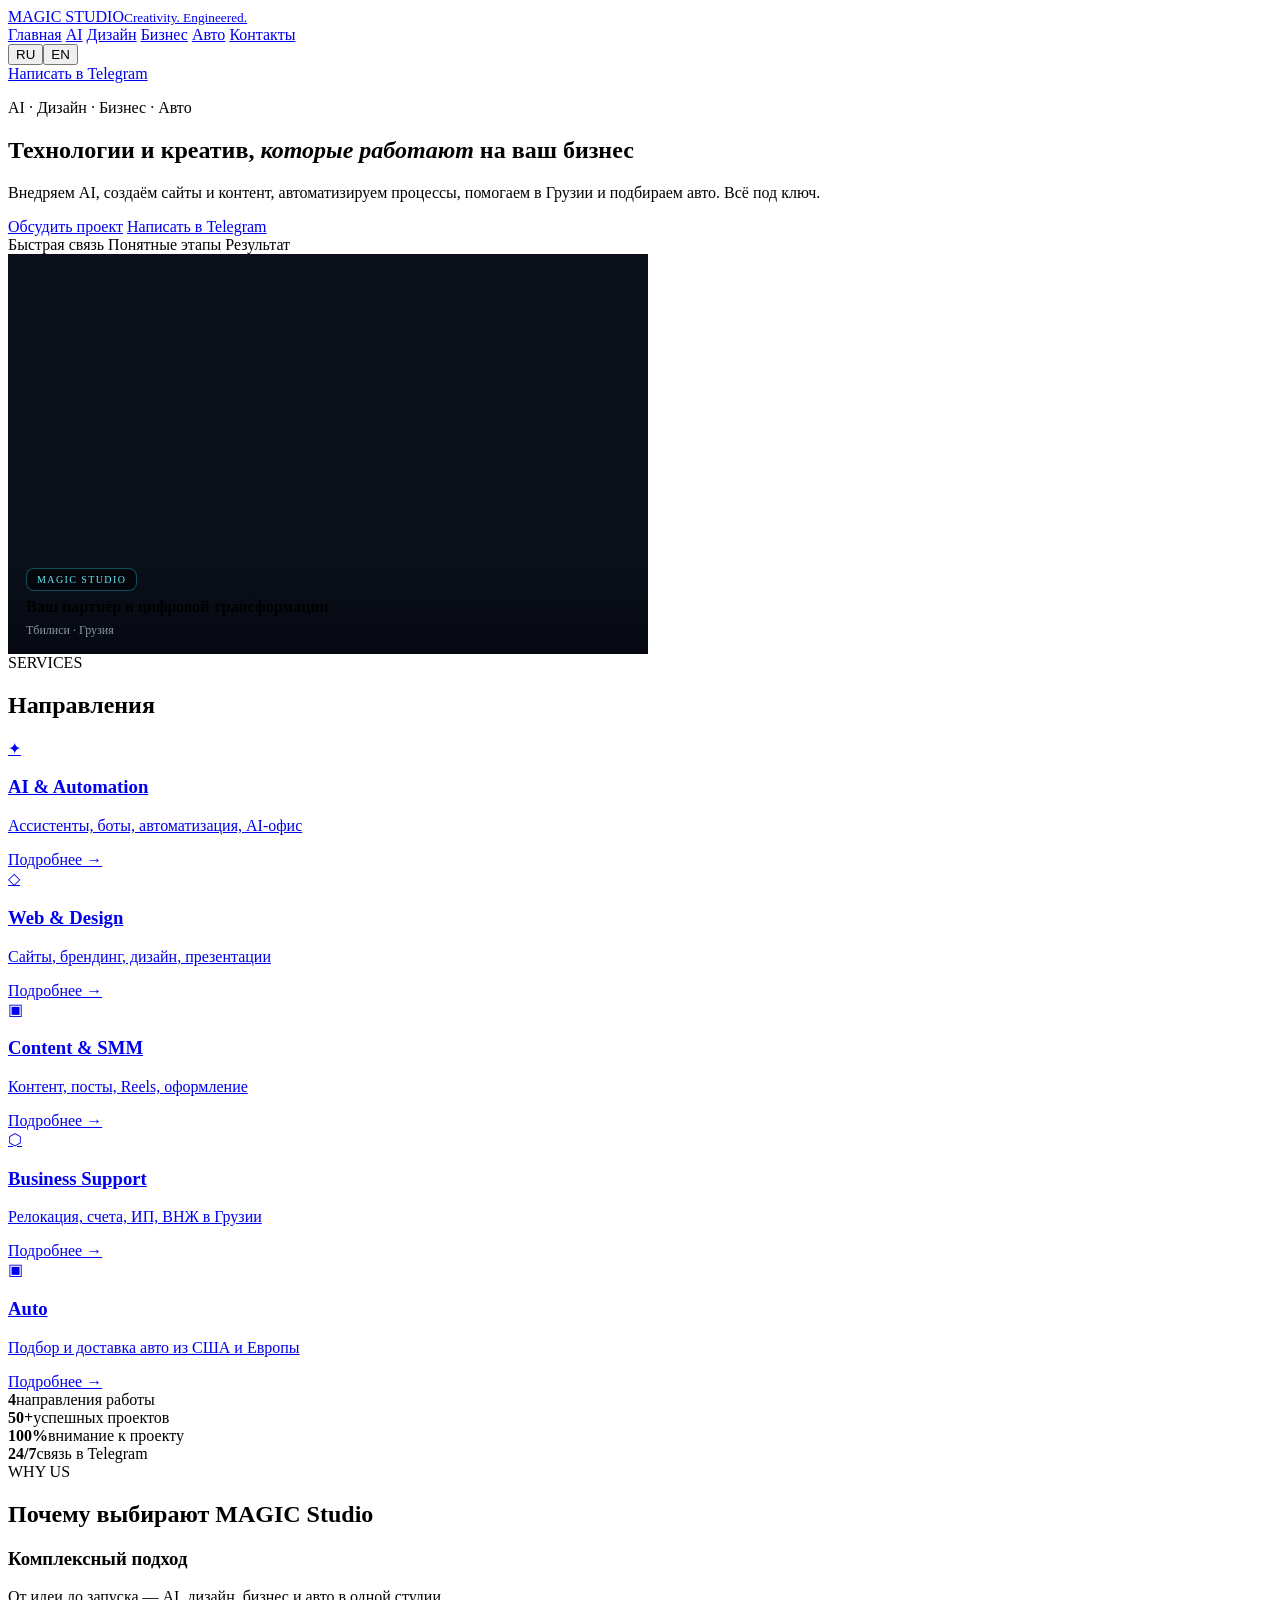
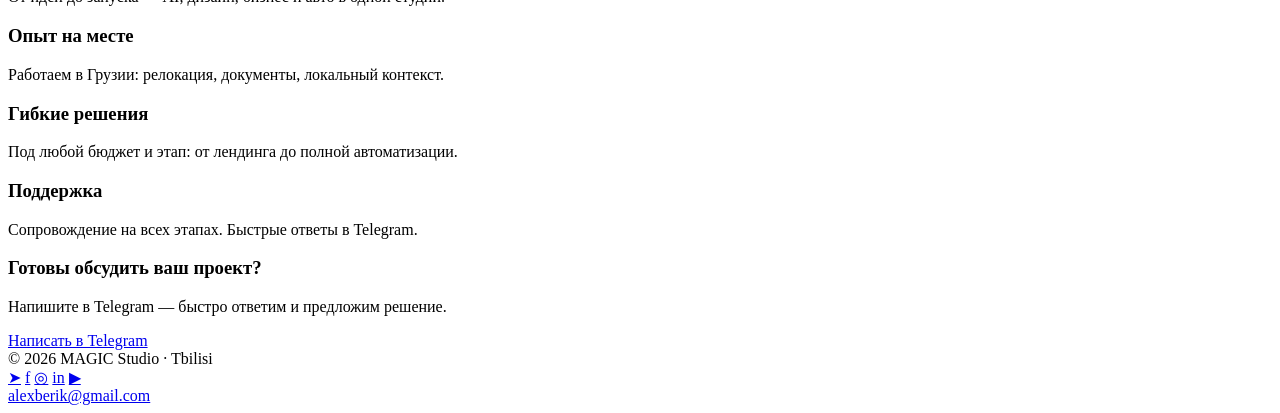
==== index.html @ cac50cff "Index/AI/Contacts: hero tags bottom-left before title text" ====
<!DOCTYPE html>
<html lang="ru">
<head>
<meta charset="utf-8">
<meta name="viewport" content="width=device-width,initial-scale=1">
<title>MAGIC Studio — AI, Design, Business, Auto | Тбилиси</title>
<meta name="description" content="MAGIC Studio: AI-решения, дизайн и контент, поддержка бизнеса и релокация в Грузии, подбор и доставка авто из США и Европы. Тбилиси.">
<link rel="canonical" href="https://alexberik.github.io/magic_studio/">
<meta property="og:title" content="MAGIC Studio — цифровые решения и дизайн">
<meta property="og:description" content="AI, дизайн, бизнес-поддержка и авто.">
<meta property="og:url" content="https://alexberik.github.io/magic_studio/">
<meta name="theme-color" content="#050810">
<link href="https://fonts.googleapis.com/css2?family=Inter:wght@400;500;600;700&display=swap" rel="stylesheet">
<link rel="stylesheet" href="assets/css/studio.css">
<link rel="stylesheet" href="assets/css/themes.css">
<link rel="stylesheet" href="assets/css/site-polish.css?v=20261029-3">
<style id="hero-photo-fix">
.visual.photo{
  position:relative;padding:0;min-height:0;
  aspect-ratio:16/10;max-height:400px;overflow:hidden;background:#0a0f1a;
}
.visual.photo img{
  position:absolute;inset:0;width:100%;height:100%;
  object-fit:cover;display:block;
}
.visual.photo .visual-inner{
  position:absolute;left:0;right:0;bottom:0;z-index:2;
  background:linear-gradient(transparent 15%,rgba(5,8,16,.92));
  padding:20px 18px 16px;
  min-height:0;height:auto;
  display:flex;flex-direction:column;align-items:flex-start;gap:6px;
  justify-content:flex-end;
}
.visual.photo .visual-tag{
  position:static !important;
  top:auto !important;left:auto !important;
  display:inline-block;
  font-size:10px;letter-spacing:.14em;text-transform:uppercase;
  background:rgba(0,0,0,.55);border:1px solid rgba(34,211,238,.35);
  padding:5px 10px;border-radius:8px;color:#67e8f9;
  margin:0;
}
.visual.photo .visual-title{font-size:16px;font-weight:650;margin:0;line-height:1.25}
.visual.photo .visual-sub{font-size:12px;color:#8b95a8;margin:0}
@media(max-width:900px){
  .visual.photo{max-height:280px;aspect-ratio:16/11}
  .grid-5{grid-template-columns:repeat(2,1fr)}
}
@media(max-width:520px){
  .grid-5{grid-template-columns:1fr}
  .nav-links{display:none}
}
</style>
</head>
<body data-theme="hub">
<header class="site-header">
  <div class="wrap nav">
    <a class="logo" href="./"><span class="logo-mark" aria-hidden="true"><span></span></span><div>MAGIC STUDIO<small data-i18n="tagline">Creativity. Engineered.</small></div></a>
    <nav class="nav-links">
      <a href="./" class="active" data-i18n="nav_home">Главная</a>
      <a href="ai/" data-i18n="nav_ai">AI</a>
      <a href="design/" data-i18n="nav_design">Дизайн</a>
      <a href="business/" data-i18n="nav_biz">Бизнес</a>
      <a href="auto/" data-i18n="nav_auto">Авто</a>
      <a href="contacts/" data-i18n="nav_contacts">Контакты</a>
    </nav>
    <div class="nav-right">
      <div class="lang"><button type="button" data-lang="ru" class="active">RU</button><button type="button" data-lang="en">EN</button></div>
      <a class="btn btn-primary btn-tg" href="https://t.me/alex_berik" target="_blank" rel="noopener" data-i18n="btn_tg">Написать в Telegram</a>
    </div>
  </div>
</header>
<main class="wrap">
  <section class="hero">
    <div>
      <p class="eyebrow" data-i18n="eyebrow">AI · Дизайн · Бизнес · Авто</p>
      <h1 data-i18n="h1">Технологии и креатив, <em>которые работают</em> на ваш бизнес</h1>
      <p class="lead" data-i18n="lead">Внедряем AI, создаём сайты и контент, автоматизируем процессы, помогаем в Грузии и подбираем авто. Всё под ключ.</p>
      <div class="hero-cta">
        <a class="btn btn-primary" href="contacts/" data-i18n="cta_project">Обсудить проект</a>
        <a class="btn btn-ghost btn-tg" href="https://t.me/alex_berik" target="_blank" rel="noopener" data-i18n="btn_tg">Написать в Telegram</a>
      </div>
      <div class="trust-row">
        <span><i></i><span data-i18n="t1">Быстрая связь</span></span>
        <span><i></i><span data-i18n="t2">Понятные этапы</span></span>
        <span><i></i><span data-i18n="t3">Результат</span></span>
      </div>
    </div>
    <div class="visual photo" aria-hidden="true">
      <img src="assets/img/hero-hub.jpg" alt="" width="1100" height="600" loading="eager" style="object-position:70% center" onerror="this.style.opacity=0">
      <div class="visual-inner">
        <span class="visual-tag">MAGIC STUDIO</span>
        <div class="visual-title" data-i18n="v_title">Ваш партнёр в цифровой трансформации</div>
        <div class="visual-sub" data-i18n="v_sub">Тбилиси · Грузия</div>
      </div>
    </div>
  </section>
  <section class="section">
    <div class="section-label">SERVICES</div>
    <h2 data-i18n="services">Направления</h2>
    <div class="grid-5">
      <a class="card" href="ai/"><div class="icon">✦</div><h3 data-i18n="s_ai">AI & Automation</h3><p data-i18n="s_ai_p">Ассистенты, боты, автоматизация, AI-офис</p><span class="more" data-i18n="more">Подробнее →</span></a>
      <a class="card" href="design/"><div class="icon">◇</div><h3 data-i18n="s_des">Web & Design</h3><p data-i18n="s_des_p">Сайты, брендинг, дизайн, презентации</p><span class="more" data-i18n="more">Подробнее →</span></a>
      <a class="card" href="design/"><div class="icon">▣</div><h3 data-i18n="s_smm">Content & SMM</h3><p data-i18n="s_smm_p">Контент, посты, Reels, оформление</p><span class="more" data-i18n="more">Подробнее →</span></a>
      <a class="card" href="business/"><div class="icon">⬡</div><h3 data-i18n="s_biz">Business Support</h3><p data-i18n="s_biz_p">Релокация, счета, ИП, ВНЖ в Грузии</p><span class="more" data-i18n="more">Подробнее →</span></a>
      <a class="card" href="auto/"><div class="icon">▣</div><h3 data-i18n="s_auto">Auto</h3><p data-i18n="s_auto_p">Подбор и доставка авто из США и Европы</p><span class="more" data-i18n="more">Подробнее →</span></a>
    </div>
  </section>
  <div class="stats">
    <div class="stat"><strong>4</strong><span data-i18n="st1">направления работы</span></div>
    <div class="stat"><strong>50+</strong><span data-i18n="st2">успешных проектов</span></div>
    <div class="stat"><strong>100%</strong><span data-i18n="st3">внимание к проекту</span></div>
    <div class="stat"><strong>24/7</strong><span data-i18n="st4">связь в Telegram</span></div>
  </div>
  <section class="section">
    <div class="section-label">WHY US</div>
    <h2 data-i18n="why">Почему выбирают MAGIC Studio</h2>
    <div class="features">
      <div class="feature"><h3 data-i18n="w1t">Комплексный подход</h3><p data-i18n="w1p">От идеи до запуска — AI, дизайн, бизнес и авто в одной студии.</p></div>
      <div class="feature"><h3 data-i18n="w2t">Опыт на месте</h3><p data-i18n="w2p">Работаем в Грузии: релокация, документы, локальный контекст.</p></div>
      <div class="feature"><h3 data-i18n="w3t">Гибкие решения</h3><p data-i18n="w3p">Под любой бюджет и этап: от лендинга до полной автоматизации.</p></div>
      <div class="feature"><h3 data-i18n="w4t">Поддержка</h3><p data-i18n="w4p">Сопровождение на всех этапах. Быстрые ответы в Telegram.</p></div>
    </div>
  </section>
  <div class="cta-band">
    <div><h3 data-i18n="cta_h">Готовы обсудить ваш проект?</h3><p data-i18n="cta_p">Напишите в Telegram — быстро ответим и предложим решение.</p></div>
    <a class="btn btn-primary btn-tg" href="https://t.me/alex_berik" target="_blank" rel="noopener" data-i18n="btn_tg">Написать в Telegram</a>
  </div>
</main>
<footer class="site-footer wrap">
  <div>© 2026 MAGIC Studio · Tbilisi</div>
  <div class="socials">
    <a href="https://t.me/alex_berik" target="_blank" rel="noopener" aria-label="Telegram">➤</a>
    <a href="https://www.facebook.com/magicAIsoft" target="_blank" rel="noopener" aria-label="Facebook">f</a>
    <a href="https://www.instagram.com/alex__good_man/" target="_blank" rel="noopener" aria-label="Instagram">◎</a>
    <a href="https://www.linkedin.com/in/oleg-beriashvili/" target="_blank" rel="noopener" aria-label="LinkedIn">in</a>
    <a href="https://www.youtube.com/@alexberik" target="_blank" rel="noopener" aria-label="YouTube">▶</a>
  </div>
  <div><a href="mailto:alexberik@gmail.com">alexberik@gmail.com</a></div>
</footer>
<script src="assets/js/i18n.js"></script>
</body>
</html>
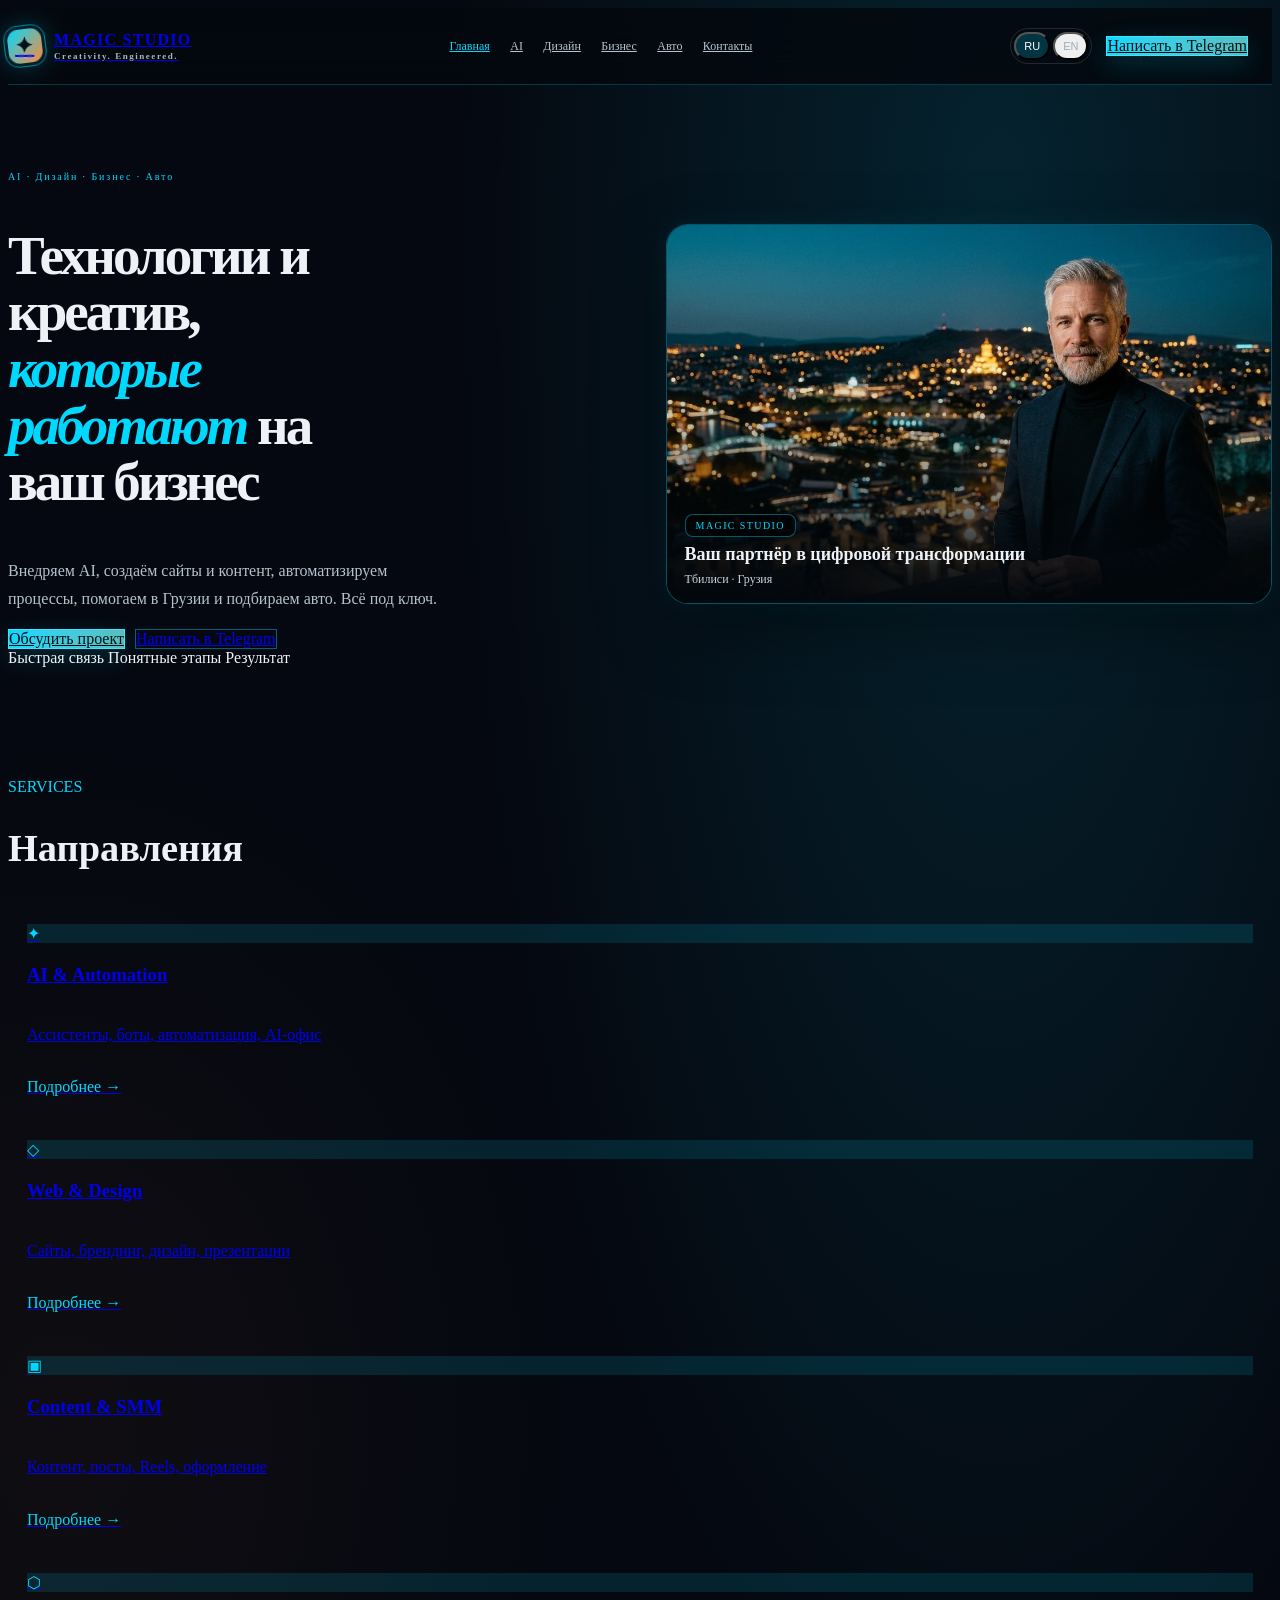
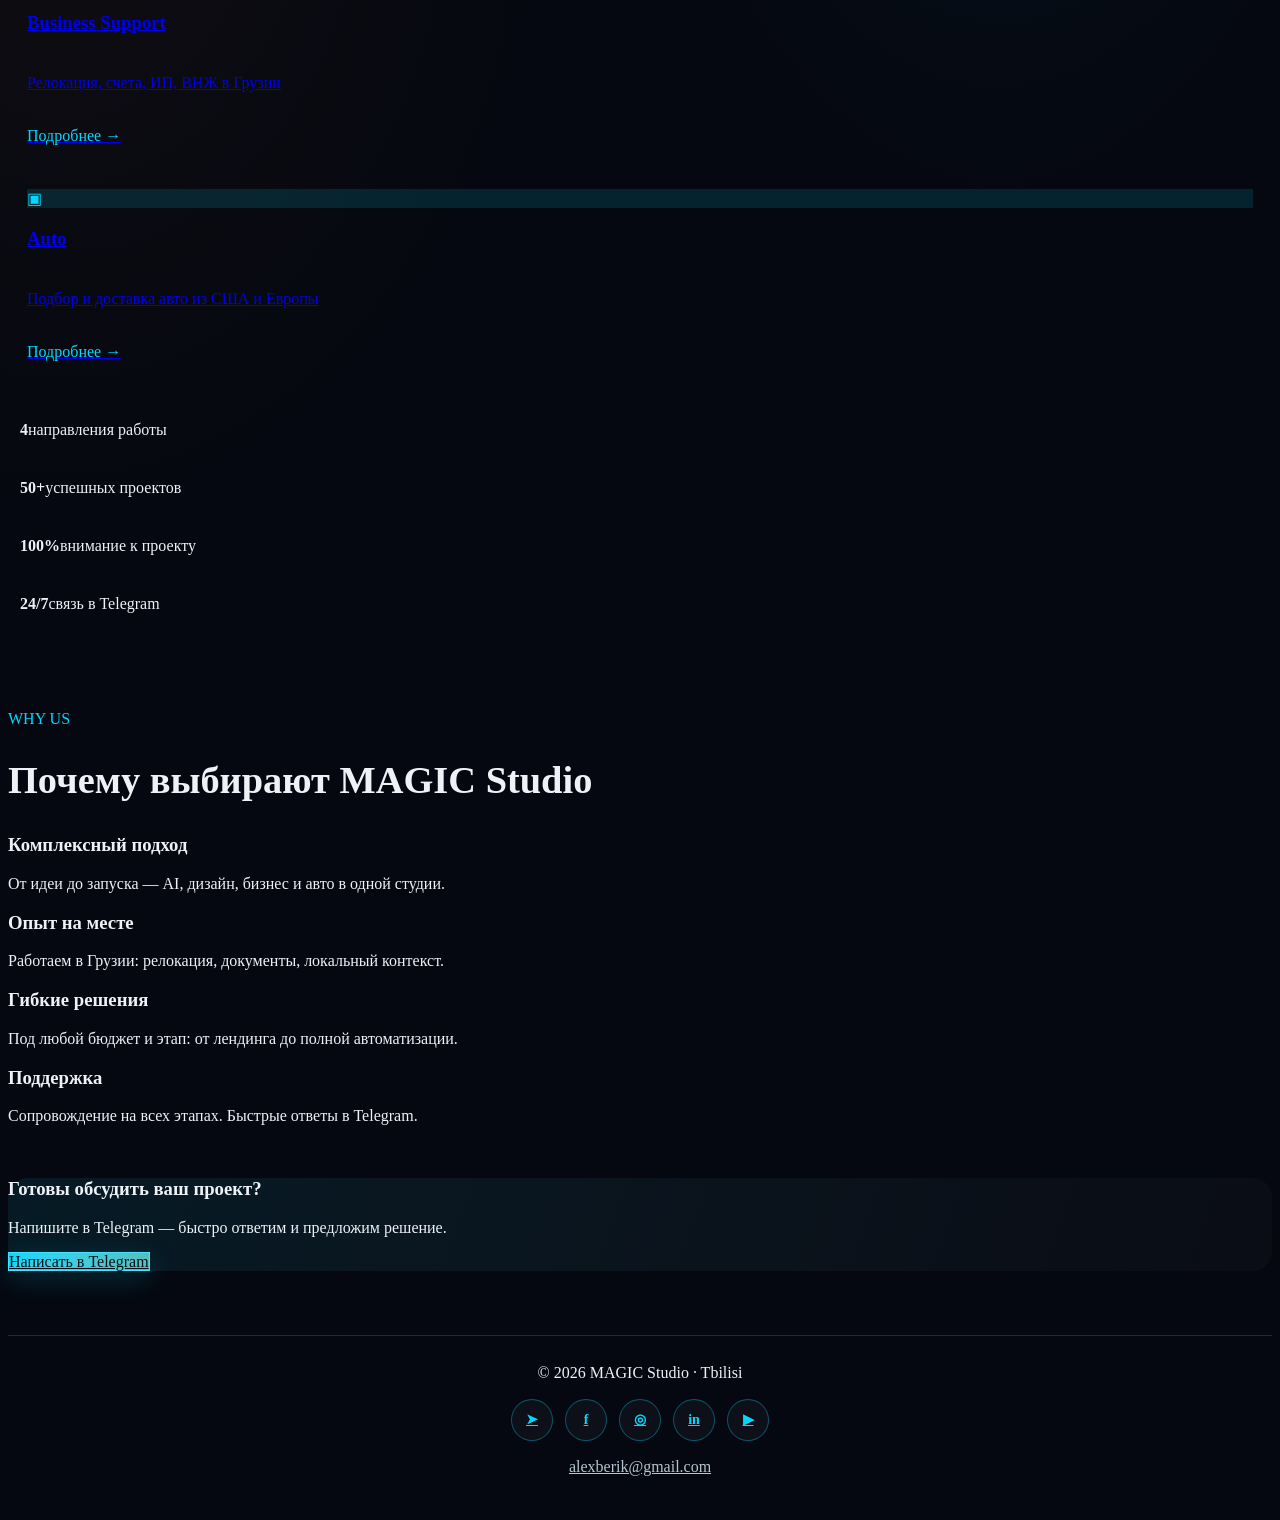
==== commit dcc38eef: "Cache-bust site-polish so hero photo fix deploys" ====
--- a/index.html
+++ b/index.html
@@ -13,7 +13,7 @@
 <link href="https://fonts.googleapis.com/css2?family=Inter:wght@400;500;600;700&display=swap" rel="stylesheet">
 <link rel="stylesheet" href="assets/css/studio.css">
 <link rel="stylesheet" href="assets/css/themes.css">
-<link rel="stylesheet" href="assets/css/site-polish.css?v=20261029-3">
+<link rel="stylesheet" href="assets/css/site-polish.css?v=20261101-1">
 <style id="hero-photo-fix">
 .visual.photo{
   position:relative;padding:0;min-height:0;
--- a/assets/css/site-polish.css
+++ b/assets/css/site-polish.css
@@ -0,0 +1,141 @@
+/* MAGIC Studio site polish: balanced layout, page-specific colors, photo-led hero. */
+:root{--magic-cyan:#00d9ff;--magic-copper:#ff8a3d;--magic-max:1240px}
+body{background:radial-gradient(ellipse at 78% 8%,color-mix(in srgb,var(--page-accent) 13%,transparent),transparent 34rem),radial-gradient(ellipse at 5% 46%,rgba(255,138,61,.045),transparent 32rem),var(--bg,#050810);color:var(--text,#eef2f7)}
+body[data-theme="hub"]{--page-accent:#00d9ff;--page-accent2:#ff8a3d;--page-glow:rgba(0,217,255,.12)}
+body[data-theme="ai"]{--page-accent:#6485ff;--page-accent2:#b06cff;--page-glow:rgba(82,104,255,.16)}
+body[data-theme="design"]{--page-accent:#ff9a52;--page-accent2:#ff4f8b;--page-glow:rgba(255,118,73,.12)}
+body[data-theme="business"]{--page-accent:#b49aff;--page-accent2:#f2bf72;--page-glow:rgba(153,112,255,.14)}
+body[data-theme="auto"]{--page-accent:#4de0c4;--page-accent2:#ffb05e;--page-glow:rgba(48,210,184,.13)}
+body[data-theme="contacts"]{--page-accent:#00d9ff;--page-accent2:#7c8dff;--page-glow:rgba(0,217,255,.13)}
+.site-header{position:sticky;top:0;z-index:50;background:rgba(4,8,14,.88);backdrop-filter:blur(18px);border-bottom:1px solid color-mix(in srgb,var(--page-accent) 24%,transparent)}
+.site-header .nav{max-width:var(--magic-max);min-height:76px;display:flex;align-items:center;justify-content:space-between;gap:24px}
+.logo{display:flex;align-items:center;gap:12px;flex-shrink:0;letter-spacing:.08em;font-weight:800}
+.logo-mark{width:34px;height:34px;display:grid;place-items:center;position:relative;flex-shrink:0;border-radius:11px;background:linear-gradient(135deg,var(--page-accent),var(--page-accent2));box-shadow:0 0 26px color-mix(in srgb,var(--page-accent) 35%,transparent);transform:rotate(-7deg)}
+.logo-mark::before{content:"✦";color:#061018;font-size:22px;line-height:1;transform:rotate(7deg);text-shadow:0 1px rgba(255,255,255,.25)}
+.logo-mark::after{content:"";position:absolute;inset:-4px;border:1px solid color-mix(in srgb,var(--page-accent) 55%,transparent);border-radius:14px}
+.logo-mark span{display:none}
+.logo small{display:block;font-size:9px;letter-spacing:.17em;color:#a6b7c4;margin-top:2px}
+.nav-links{display:flex;align-items:center;justify-content:center;gap:clamp(10px,1.6vw,23px);flex:1}
+.nav-links a{font-size:12px;color:#b6c3ce;white-space:nowrap;transition:color .2s}
+.nav-links a:hover,.nav-links a.active{color:var(--page-accent)}
+.nav-right{display:flex;align-items:center;gap:14px;flex-shrink:0}
+.lang{display:flex;gap:3px;padding:3px;border:1px solid rgba(255,255,255,.12);border-radius:999px}
+.lang button{padding:6px 8px;border-radius:999px;font-size:11px;color:#9eacb8}
+.lang button.active{background:color-mix(in srgb,var(--page-accent) 20%,transparent);color:#fff}
+.btn-primary{background:linear-gradient(110deg,var(--page-accent),color-mix(in srgb,var(--page-accent) 65%,var(--page-accent2)))!important;color:#041018!important;border:1px solid color-mix(in srgb,var(--page-accent) 75%,white)!important;box-shadow:0 8px 26px color-mix(in srgb,var(--page-accent) 19%,transparent)!important}
+.btn-ghost{border:1px solid color-mix(in srgb,var(--page-accent) 42%,transparent)!important}
+.hero{display:grid;grid-template-columns:minmax(0,1fr) minmax(0,1fr);align-items:center;gap:clamp(26px,4vw,58px);padding:clamp(44px,6vw,76px) 0 34px}
+.hero>div:first-child{min-width:0}
+.hero h1,.hero h1[data-i18n]{font-size:clamp(36px,4.3vw,62px);line-height:1.03;letter-spacing:-.055em;max-width:13ch}
+.hero h1 em{color:var(--page-accent);background:none;-webkit-text-fill-color:currentColor}
+.eyebrow{color:var(--page-accent);font-size:10px;letter-spacing:.19em}
+.lead{font-size:clamp(14px,1.25vw,17px);line-height:1.75;max-width:55ch;color:#b5c2cd}
+.hero-cta{display:flex;gap:10px;flex-wrap:wrap}
+.visual{min-width:0;min-height:0;aspect-ratio:16/10;max-height:440px;border-radius:22px;border:1px solid color-mix(in srgb,var(--page-accent) 34%,transparent);overflow:hidden;position:relative;background-color:#0a1018;background-size:cover;background-position:center;box-shadow:0 24px 70px rgba(0,0,0,.42),0 0 28px color-mix(in srgb,var(--page-accent) 8%,transparent)}
+.visual::before{content:"";position:absolute;inset:0;z-index:1;background:linear-gradient(180deg,rgba(2,8,14,.15) 40%,rgba(2,8,14,.55) 100%);pointer-events:none}
+.visual.photo img{
+  display:block!important;
+  position:absolute;
+  inset:0;
+  width:100%;
+  height:100%;
+  object-fit:cover;
+  object-position:center 25%;
+  z-index:0;
+}
+.visual-inner{position:absolute!important;left:0;right:0;bottom:0;z-index:2!important;min-height:0!important;height:auto!important;padding:34px 24px 20px!important;background:linear-gradient(transparent,rgba(2,7,12,.88))!important}
+.visual-tag{border-color:color-mix(in srgb,var(--page-accent) 40%,transparent)!important;color:var(--page-accent)!important}
+.visual-title{font-size:clamp(16px,1.8vw,23px)!important;font-weight:700}
+.visual-sub{color:#c5d2dc!important}
+.card,.feature,.stat,.cta-band,.faq details{border-color:color-mix(in srgb,var(--page-accent) 18%,rgba(255,255,255,.06))}
+.card .icon{color:var(--page-accent);background:color-mix(in srgb,var(--page-accent) 13%,transparent);border-color:color-mix(in srgb,var(--page-accent) 30%,transparent)}
+.card .more,.section-label{color:var(--page-accent)}
+.section{padding:clamp(48px,6vw,78px) 0 18px}
+.section h2{font-size:clamp(28px,3vw,42px);line-height:1.12}
+.grid-5,.grid-4,.grid-3,.grid-2,.features,.stats,.steps{align-items:stretch}
+.grid-5{grid-template-columns:repeat(5,minmax(0,1fr));gap:14px}
+.grid-4{grid-template-columns:repeat(4,minmax(0,1fr));gap:14px}
+.grid-3{grid-template-columns:repeat(3,minmax(0,1fr));gap:14px}
+.grid-2{grid-template-columns:repeat(2,minmax(0,1fr));gap:14px}
+.card{display:flex;flex-direction:column;min-width:0;min-height:100%;padding:22px 19px;border-radius:17px}
+.card h3{line-height:1.35}
+.card p{line-height:1.65}
+.card .more{margin-top:auto;padding-top:14px}
+.stats{gap:14px}
+.stat{padding:20px 12px}
+.cta-band{border-radius:20px;background:linear-gradient(110deg,color-mix(in srgb,var(--page-accent) 9%,transparent),rgba(255,255,255,.02));gap:22px}
+.site-footer{margin-top:64px;padding:28px 0 36px;display:grid;grid-template-columns:1fr;justify-items:center;gap:17px;text-align:center;border-top:1px solid color-mix(in srgb,var(--page-accent) 22%,transparent)}
+.site-footer .socials{display:flex;align-items:center;justify-content:center;gap:12px;flex-wrap:wrap}
+.site-footer .socials a{display:grid;place-items:center;width:40px;height:40px;border-radius:50%;font-size:14px;font-weight:800;background:rgba(255,255,255,.035);border:1px solid color-mix(in srgb,var(--page-accent) 35%,transparent);color:var(--page-accent);transition:transform .2s,background .2s}
+.site-footer .socials a:hover{transform:translateY(-3px);background:color-mix(in srgb,var(--page-accent) 14%,transparent)}
+.site-footer>div:last-child a{color:#b6c4cf}
+@media(max-width:1050px){.site-header .nav{gap:14px}.nav-links{gap:12px}.nav-right>.btn{font-size:11px;padding:10px 13px}.grid-5{grid-template-columns:repeat(3,minmax(0,1fr))}.hero{gap:28px}}
+@media(max-width:800px){.site-header{position:relative}.site-header .nav{flex-wrap:wrap;padding-top:13px;padding-bottom:13px}.nav-links{order:3;flex-basis:100%;justify-content:flex-start;overflow-x:auto;padding:5px 0}.hero{grid-template-columns:1fr;padding-top:36px}.hero h1{max-width:16ch}.visual{max-height:380px}.grid-5,.grid-4{grid-template-columns:repeat(2,minmax(0,1fr))}.grid-3{grid-template-columns:repeat(2,minmax(0,1fr))}}
+@media(max-width:520px){.site-header .nav{padding-left:17px;padding-right:17px;gap:10px}.logo{font-size:12px}.logo-mark{width:30px;height:30px}.nav-right{margin-left:auto;gap:7px}.nav-right>.btn{display:none}.nav-links{gap:16px}.nav-links a{font-size:12px}.hero{padding-top:28px}.hero h1{font-size:clamp(34px,10vw,46px)}.visual{aspect-ratio:4/3;max-height:300px}.grid-5,.grid-4,.grid-3,.grid-2,.features{grid-template-columns:1fr}.stats{grid-template-columns:repeat(2,minmax(0,1fr))}.section{padding-top:44px}.site-footer{margin-top:40px}.site-footer .socials{gap:9px}.site-footer .socials a{width:36px;height:36px}}
+@media(prefers-reduced-motion:reduce){*,*::before,*::after{animation:none!important;transition:none!important;scroll-behavior:auto!important}}
+
+/* === HERO PHOTO FIX (uploaded assets) === */
+.visual.photo{
+  position:relative;
+  padding:0;
+  min-height:0;
+  aspect-ratio:16/10;
+  max-height:440px;
+  overflow:hidden;
+  background:#0a1018;
+}
+.visual.photo::before{
+  z-index:1;
+  background:linear-gradient(180deg, transparent 35%, rgba(2,7,12,.85) 100%) !important;
+}
+.visual.photo img{
+  display:block !important;
+  position:absolute;
+  inset:0;
+  width:100%;
+  height:100%;
+  object-fit:cover;
+  object-position:center 25%;
+  z-index:0;
+}
+.visual.photo .visual-inner{
+  position:absolute !important;
+  left:0; right:0; bottom:0;
+  z-index:2 !important;
+  min-height:0 !important;
+  height:auto !important;
+  padding:20px 18px 16px !important;
+  display:flex !important;
+  flex-direction:column !important;
+  align-items:flex-start !important;
+  justify-content:flex-end !important;
+  gap:6px;
+  background:linear-gradient(transparent 10%, rgba(2,7,12,.9)) !important;
+}
+.visual.photo .visual-tag{
+  position:static !important;
+  top:auto !important;
+  left:auto !important;
+  display:inline-block !important;
+  margin:0 !important;
+  font-size:10px;
+  letter-spacing:.14em;
+  text-transform:uppercase;
+  background:rgba(0,0,0,.55);
+  border:1px solid color-mix(in srgb, var(--page-accent) 45%, transparent);
+  padding:5px 10px;
+  border-radius:8px;
+  color:var(--page-accent) !important;
+}
+.visual.photo .visual-title{
+  margin:0 !important;
+  font-size:clamp(15px,1.6vw,18px) !important;
+  line-height:1.25;
+}
+.visual.photo .visual-sub{
+  margin:0 !important;
+  font-size:12px;
+}
+.photo-home,.photo-ai,.photo-design,.photo-business,.photo-auto,.photo-contacts{
+  background-image:none !important;
+}
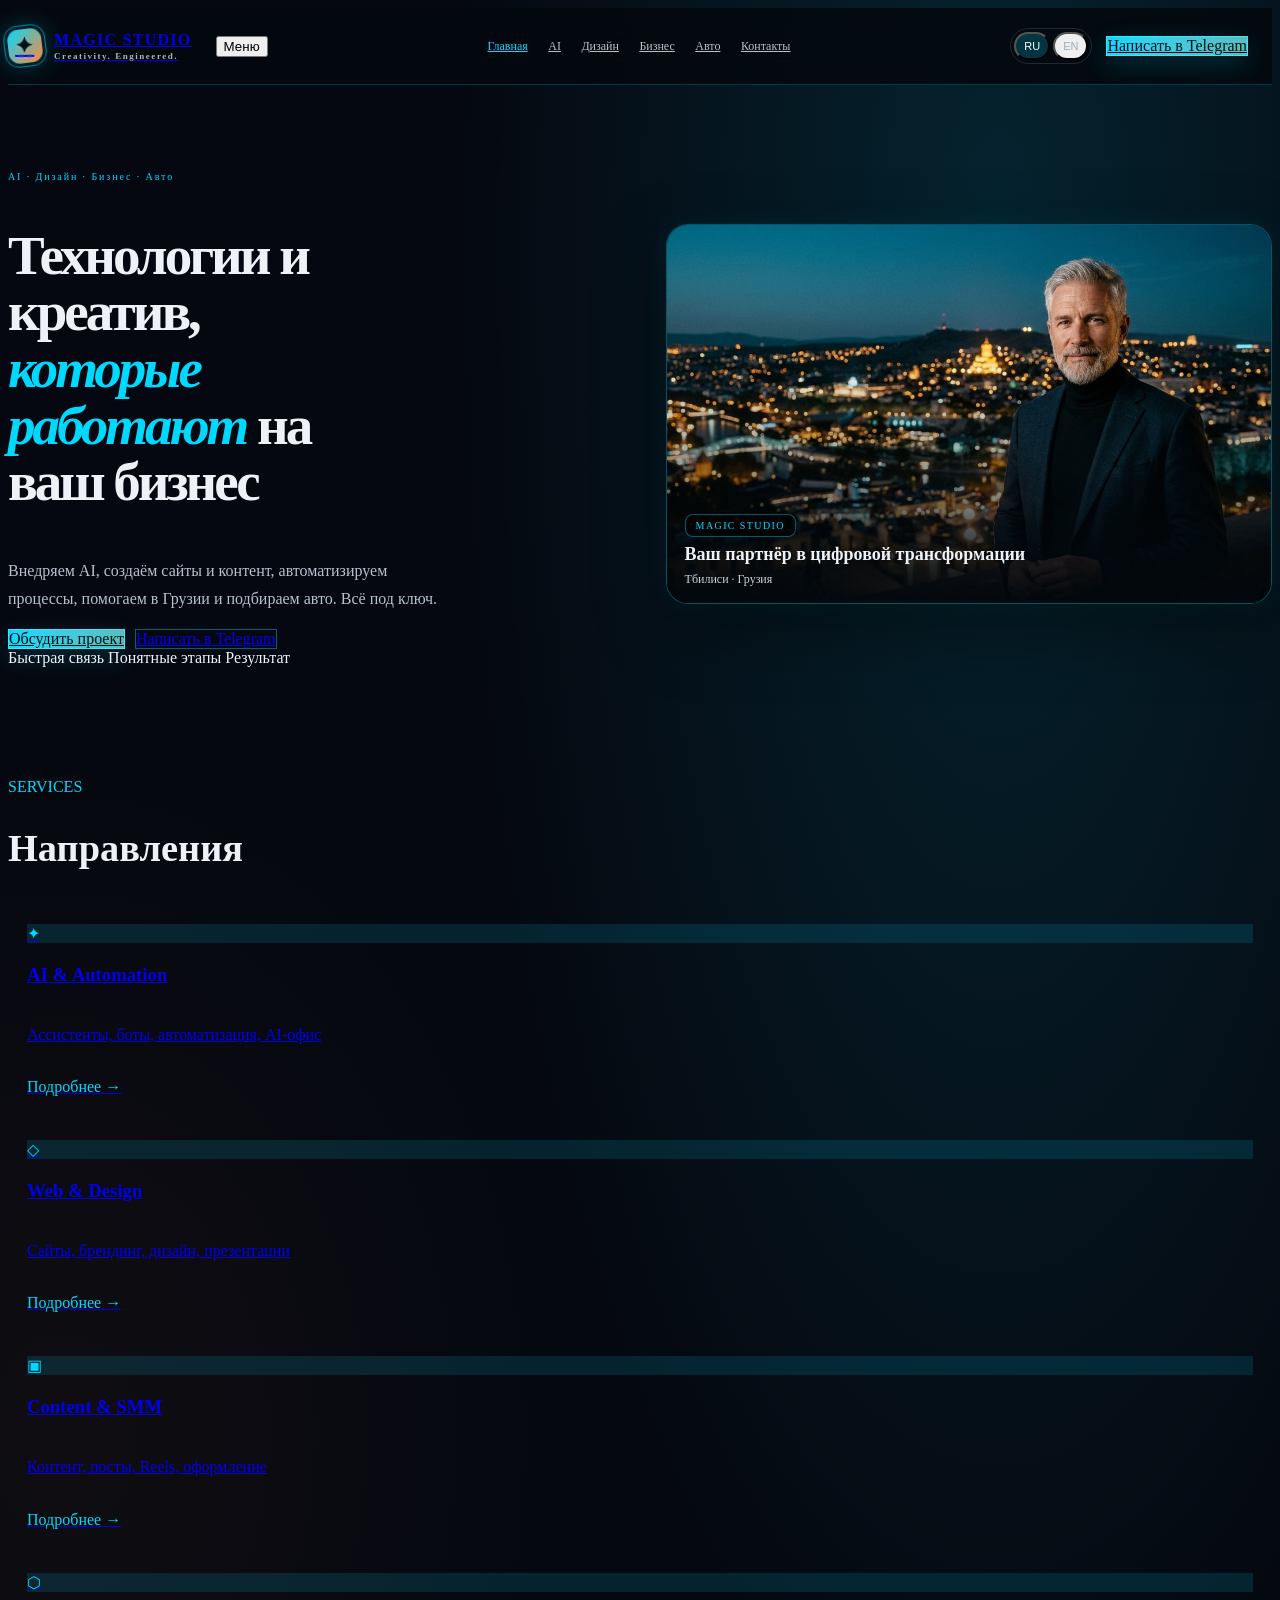
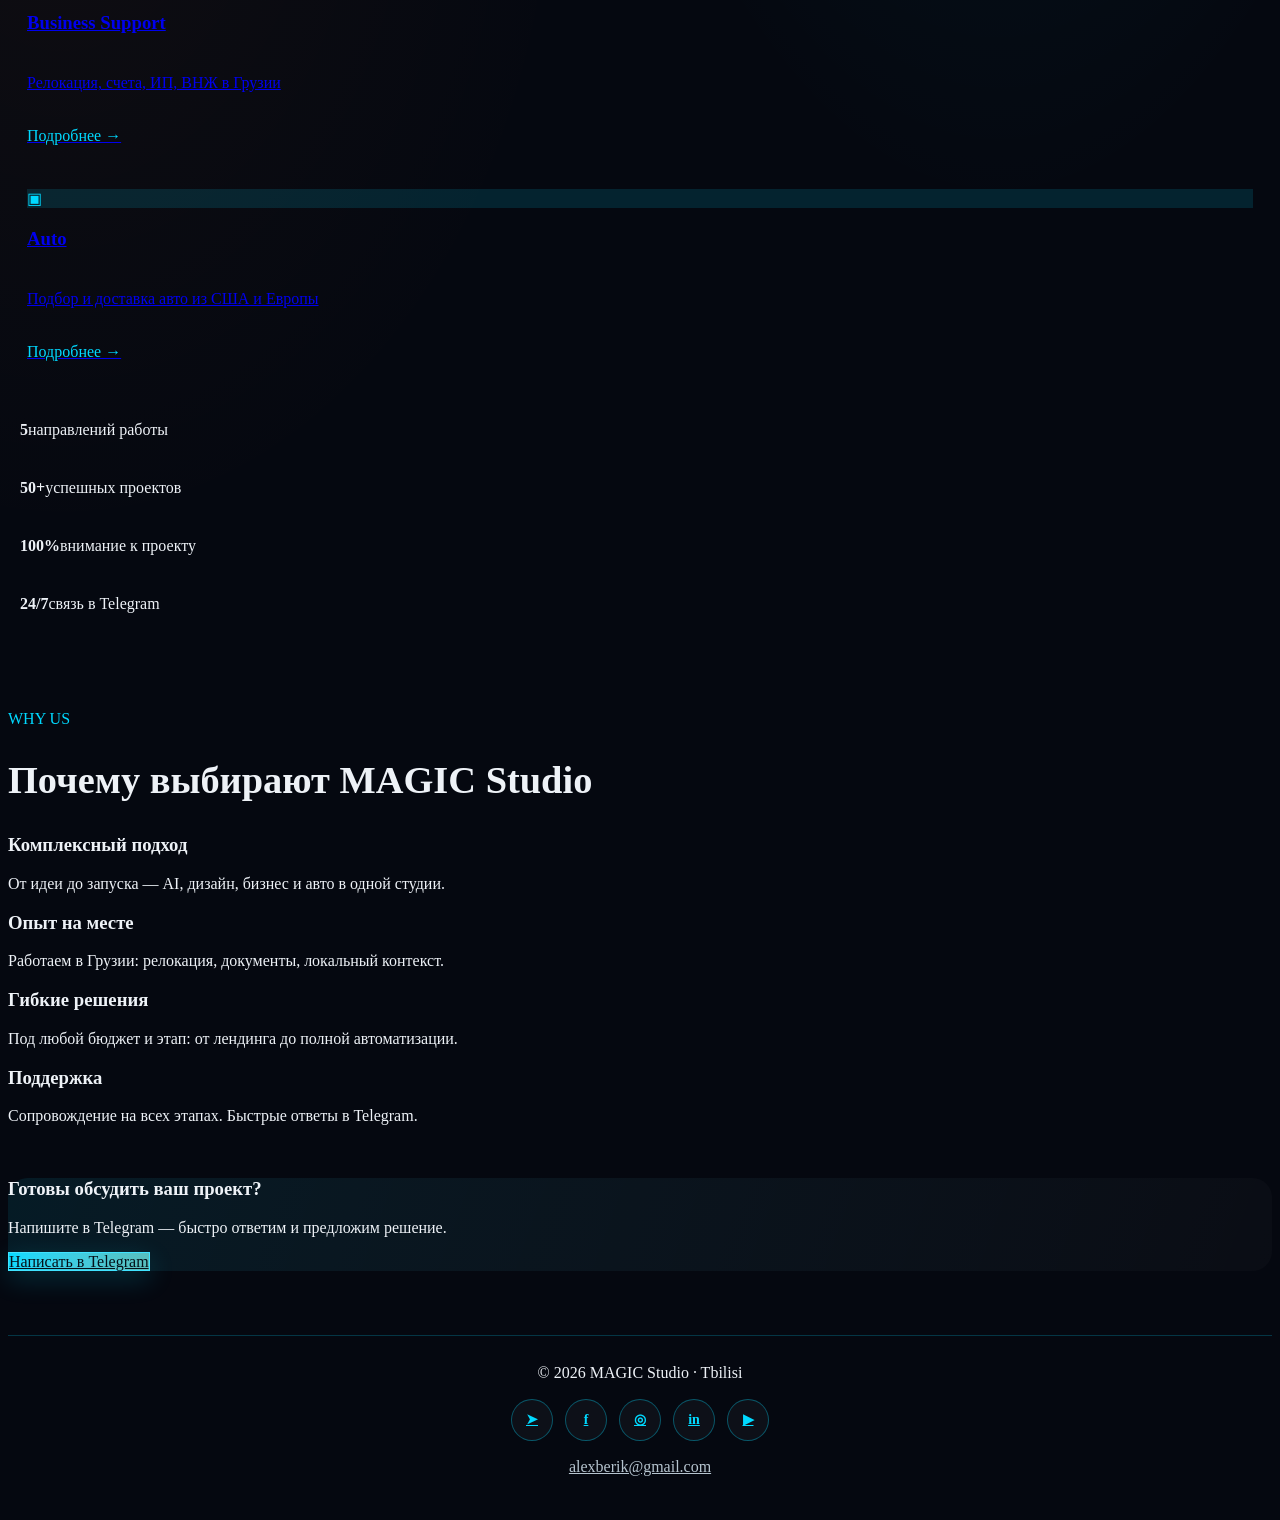
==== commit b0b99e68: "Add social metadata and mobile menu controls to all pages" ====
--- a/index.html
+++ b/index.html
@@ -6,7 +6,16 @@
 <title>MAGIC Studio — AI, Design, Business, Auto | Тбилиси</title>
 <meta name="description" content="MAGIC Studio: AI-решения, дизайн и контент, поддержка бизнеса и релокация в Грузии, подбор и доставка авто из США и Европы. Тбилиси.">
 <link rel="canonical" href="https://alexberik.github.io/magic_studio/">
-<meta property="og:title" content="MAGIC Studio — цифровые решения и дизайн">
+<meta property="og:type" content="website">
+<meta property="og:title" content="MAGIC Studio — AI, Design, Business, Auto | Тбилиси">
+<meta property="og:description" content="MAGIC Studio: AI-решения, дизайн и контент, поддержка бизнеса и релокация в Грузии, подбор и доставка авто из США и Европы. Тбилиси.">
+<meta property="og:url" content="https://alexberik.github.io/magic_studio/">
+<meta property="og:image" content="https://alexberik.github.io/magic_studio/og-image.jpg">
+<meta property="og:image:alt" content="MAGIC Studio — Creativity. Engineered.">
+<meta name="twitter:card" content="summary_large_image">
+<meta name="twitter:title" content="MAGIC Studio — AI, Design, Business, Auto | Тбилиси">
+<meta name="twitter:description" content="MAGIC Studio: AI-решения, дизайн и контент, поддержка бизнеса и релокация в Грузии, подбор и доставка авто из США и Европы. Тбилиси.">
+<meta name="twitter:image" content="https://alexberik.github.io/magic_studio/og-image.jpg">
 <meta property="og:description" content="AI, дизайн, бизнес-поддержка и авто.">
 <meta property="og:url" content="https://alexberik.github.io/magic_studio/">
 <meta name="theme-color" content="#050810">
@@ -56,7 +65,8 @@
 <header class="site-header">
   <div class="wrap nav">
     <a class="logo" href="./"><span class="logo-mark" aria-hidden="true"><span></span></span><div>MAGIC STUDIO<small data-i18n="tagline">Creativity. Engineered.</small></div></a>
-    <nav class="nav-links">
+    <button class="mobile-nav-toggle" type="button" aria-expanded="false" aria-controls="primary-navigation"><span class="mobile-nav-icon" aria-hidden="true"></span><span data-i18n="menu_open">Меню</span></button>
+    <nav class="nav-links" id="primary-navigation">
       <a href="./" class="active" data-i18n="nav_home">Главная</a>
       <a href="ai/" data-i18n="nav_ai">AI</a>
       <a href="design/" data-i18n="nav_design">Дизайн</a>
@@ -107,7 +117,7 @@
     </div>
   </section>
   <div class="stats">
-    <div class="stat"><strong>4</strong><span data-i18n="st1">направления работы</span></div>
+    <div class="stat"><strong>5</strong><span data-i18n="st1">направлений работы</span></div>
     <div class="stat"><strong>50+</strong><span data-i18n="st2">успешных проектов</span></div>
     <div class="stat"><strong>100%</strong><span data-i18n="st3">внимание к проекту</span></div>
     <div class="stat"><strong>24/7</strong><span data-i18n="st4">связь в Telegram</span></div>
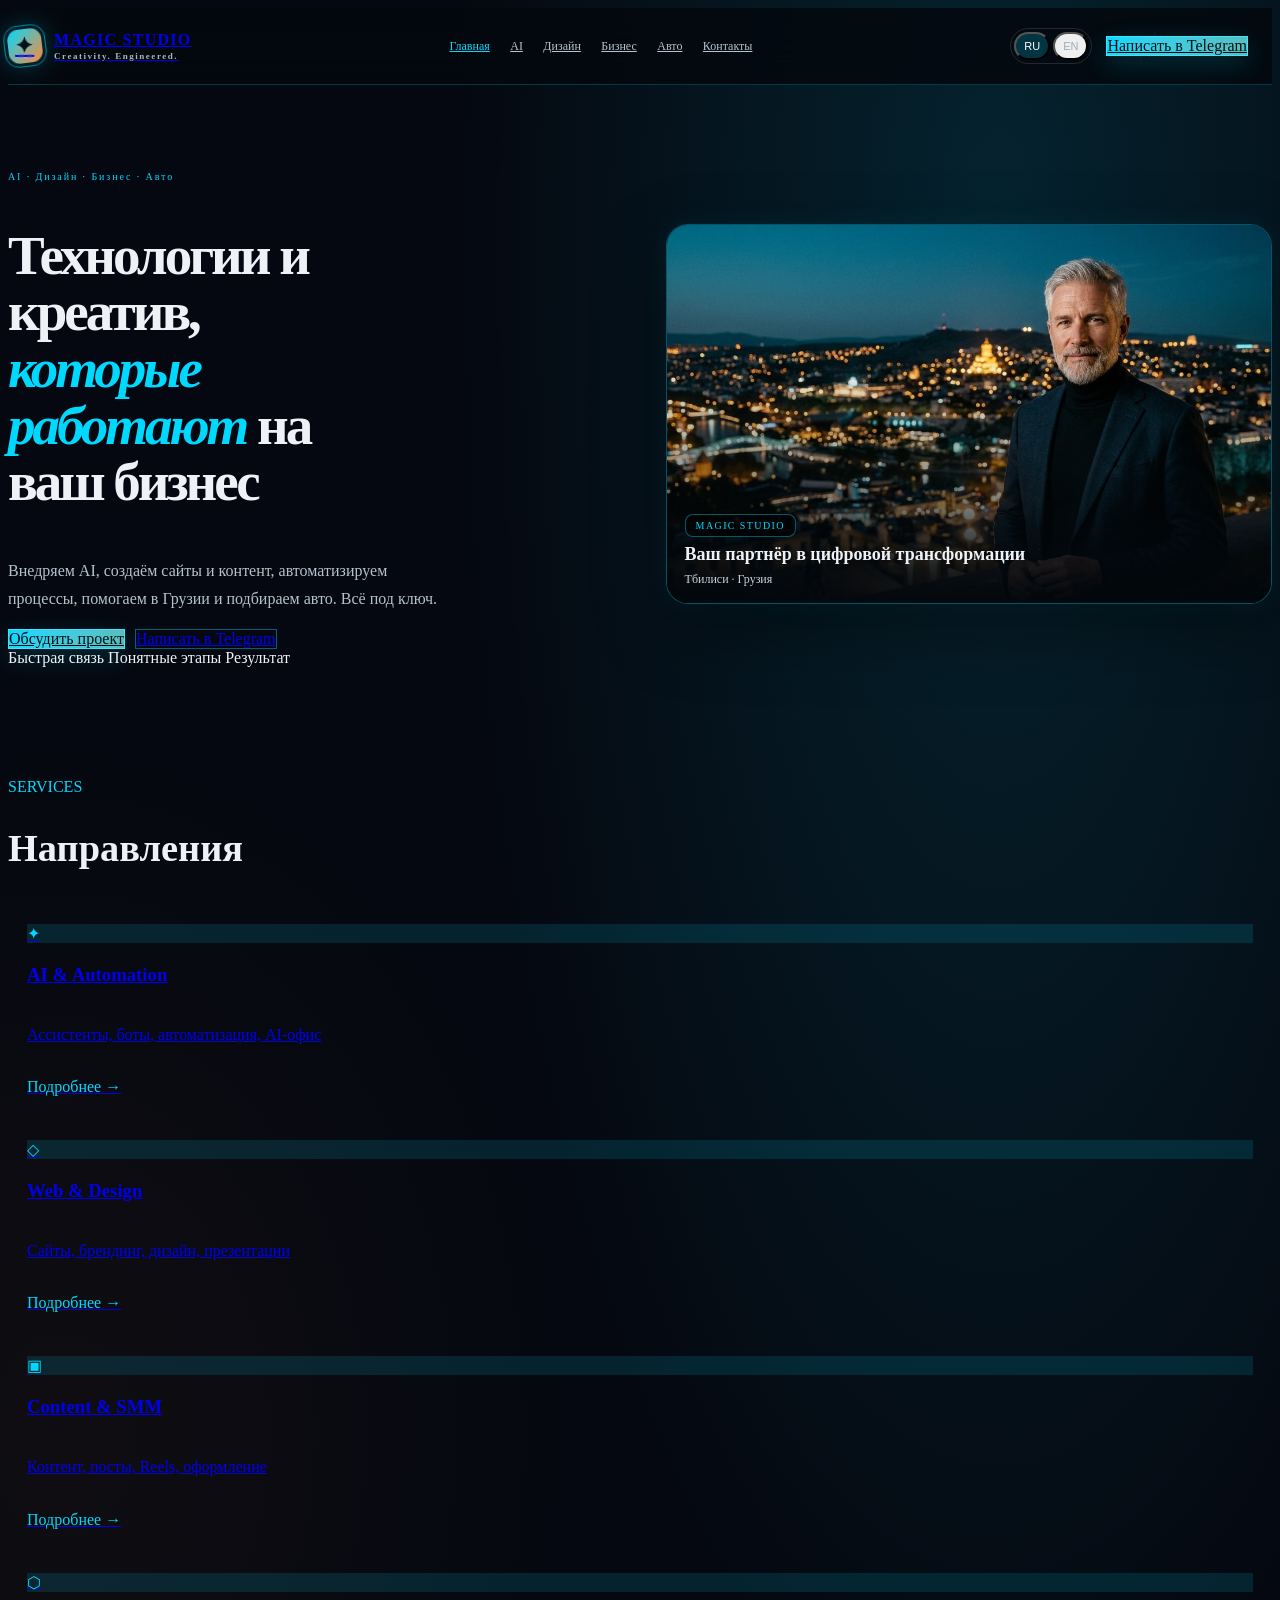
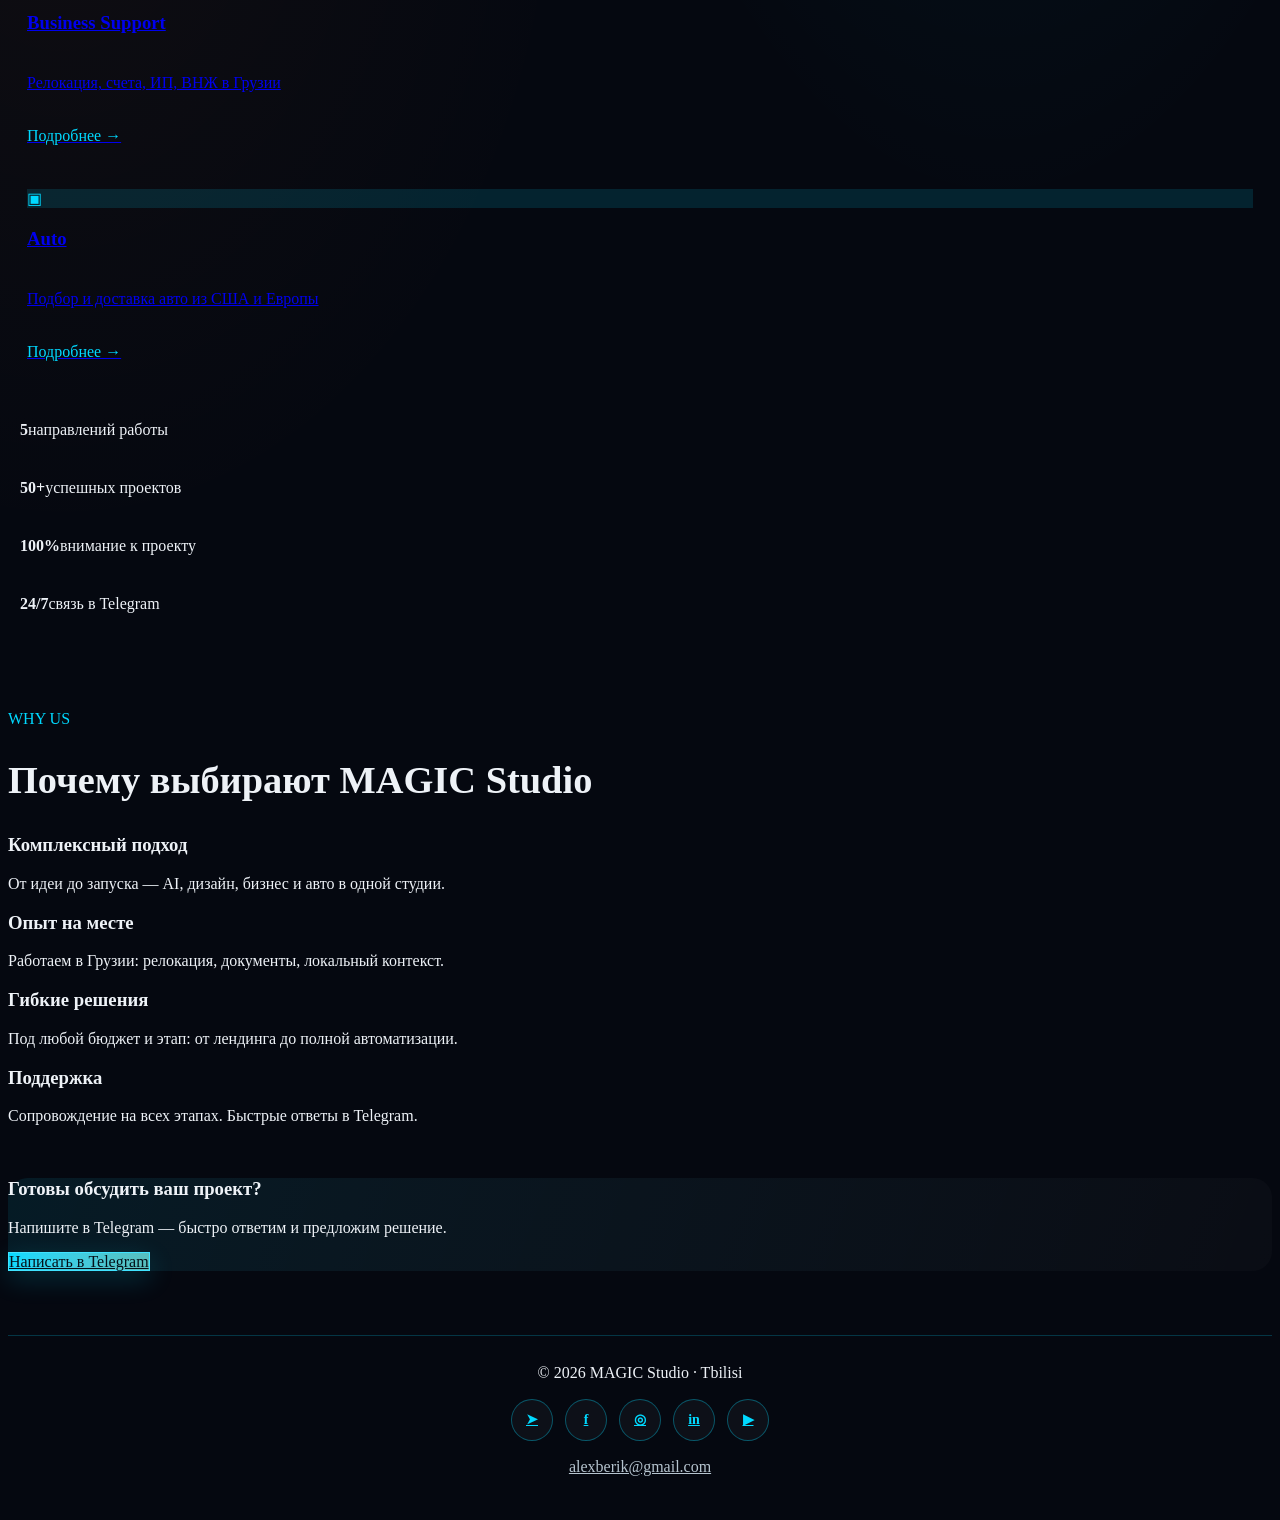
==== commit 2c8414bf: "Remove duplicate Open Graph metadata on homepage" ====
--- a/index.html
+++ b/index.html
@@ -16,8 +16,6 @@
 <meta name="twitter:title" content="MAGIC Studio — AI, Design, Business, Auto | Тбилиси">
 <meta name="twitter:description" content="MAGIC Studio: AI-решения, дизайн и контент, поддержка бизнеса и релокация в Грузии, подбор и доставка авто из США и Европы. Тбилиси.">
 <meta name="twitter:image" content="https://alexberik.github.io/magic_studio/og-image.jpg">
-<meta property="og:description" content="AI, дизайн, бизнес-поддержка и авто.">
-<meta property="og:url" content="https://alexberik.github.io/magic_studio/">
 <meta name="theme-color" content="#050810">
 <link href="https://fonts.googleapis.com/css2?family=Inter:wght@400;500;600;700&display=swap" rel="stylesheet">
 <link rel="stylesheet" href="assets/css/studio.css">
--- a/assets/css/site-polish.css
+++ b/assets/css/site-polish.css
@@ -139,3 +139,17 @@
 .photo-home,.photo-ai,.photo-design,.photo-business,.photo-auto,.photo-contacts{
   background-image:none !important;
 }
+
+/* Accessible responsive navigation */
+.mobile-nav-toggle{display:none;align-items:center;gap:9px;border:1px solid var(--border);border-radius:12px;background:var(--card);color:var(--text);padding:10px 13px;font:600 12px/1 Inter,sans-serif;cursor:pointer}
+.mobile-nav-icon,.mobile-nav-icon::before,.mobile-nav-icon::after{display:block;width:17px;height:2px;background:currentColor;border-radius:2px;transition:transform .2s,top .2s}
+.mobile-nav-icon{position:relative}.mobile-nav-icon::before,.mobile-nav-icon::after{content:"";position:absolute;left:0}
+.mobile-nav-icon::before{top:-5px}.mobile-nav-icon::after{top:5px}
+.mobile-nav-toggle[aria-expanded="true"] .mobile-nav-icon{background:transparent}
+.mobile-nav-toggle[aria-expanded="true"] .mobile-nav-icon::before{top:0;transform:rotate(45deg)}
+.mobile-nav-toggle[aria-expanded="true"] .mobile-nav-icon::after{top:0;transform:rotate(-45deg)}
+@media(max-width:800px){.site-header{position:sticky}.site-header .nav{position:relative;flex-wrap:nowrap;min-height:68px}.mobile-nav-toggle{display:inline-flex;order:2;margin-left:auto}.site-header .nav-links{display:none;position:absolute;top:calc(100% + 8px);left:12px;right:12px;z-index:60;order:4;flex-basis:auto;flex-direction:column;align-items:stretch;gap:4px;padding:10px;background:rgba(7,12,22,.98);border:1px solid var(--border-h);border-radius:16px;box-shadow:0 18px 48px rgba(0,0,0,.4);overflow:visible}.site-header .nav-links a{display:block;padding:12px 14px;border-radius:10px;font-size:14px}.site-header .nav-links a:hover,.site-header .nav-links a.active{background:var(--card)}.site-header .nav-right{order:3;margin-left:0}}
+@media(max-width:520px){.site-header .nav{gap:8px}.site-header .nav-right{gap:5px}.site-header .nav-right .lang button{padding:7px 8px}}
+.form-status{margin-top:10px;font-size:12px;line-height:1.55;color:var(--muted)}
+
+@media(max-width:800px){body.nav-open .site-header .nav-links{display:flex}}
